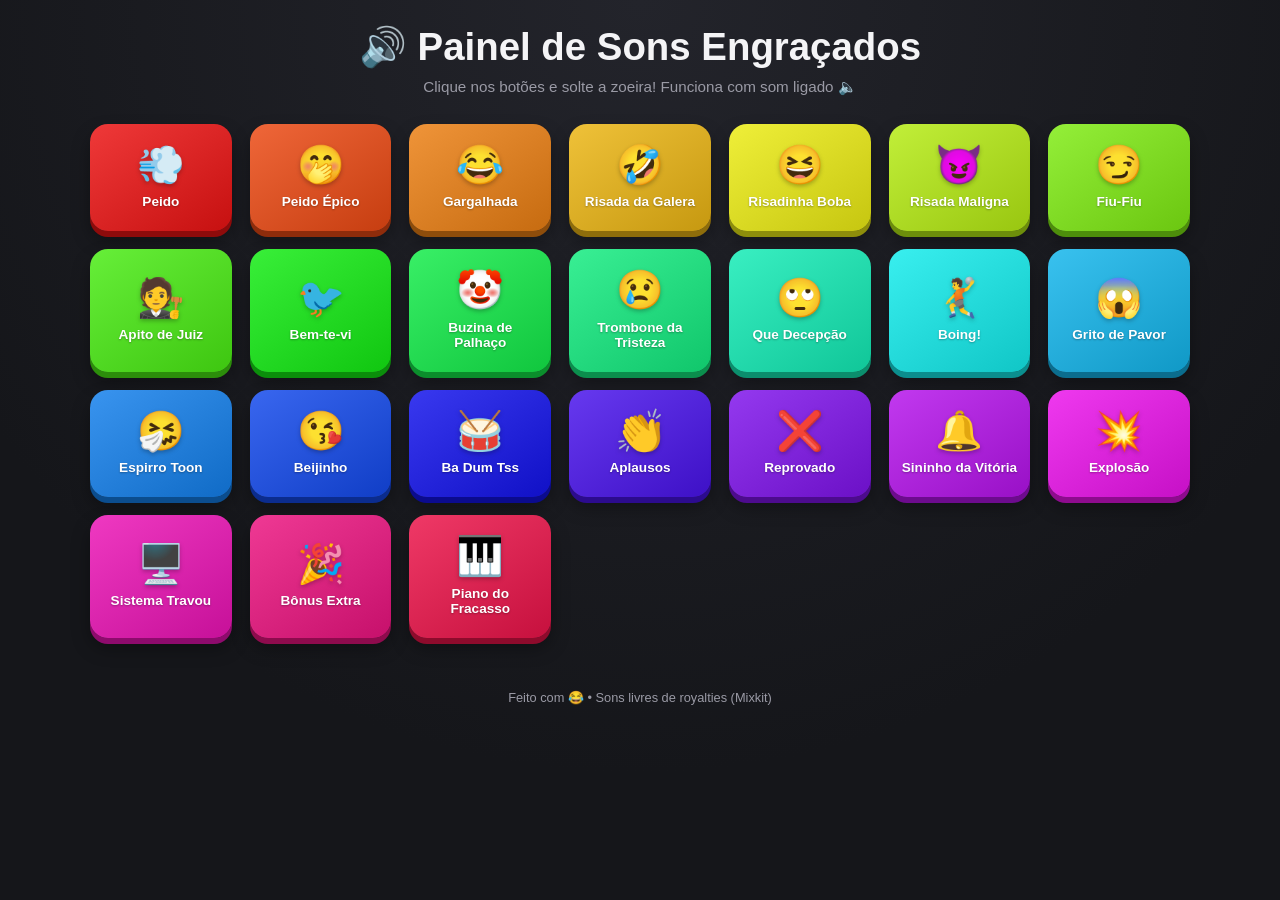
==== sons-engracados/index.html @ a1670025 "Rename SonsEngraçados folder to sons-engracados The macOS filesystem stored the "ç" as a decomposed " ====
<!DOCTYPE html>
<html lang="pt-BR">
<head>
<meta charset="UTF-8">
<meta name="viewport" content="width=device-width, initial-scale=1.0">
<title>Painel de Sons Engraçados 🤣</title>
<link rel="stylesheet" href="style.css">
</head>
<body>
  <header>
    <h1>🔊 Painel de Sons Engraçados</h1>
    <p class="subtitle">Clique nos botões e solte a zoeira! Funciona com som ligado 🔈</p>
  </header>

  <main id="board" class="board"></main>

  <footer>
    <p>Feito com 😂 • Sons livres de royalties (Mixkit)</p>
  </footer>

  <div id="toast" class="toast"></div>

  <script src="sounds-data.js"></script>
  <script src="script.js"></script>
</body>
</html>
---- sons-engracados/style.css ----
:root {
  --bg: #15161a;
  --card-bg: #1f2026;
  --text: #f4f4f6;
  --text-dim: #9a9aa5;
}

* {
  box-sizing: border-box;
}

body {
  margin: 0;
  min-height: 100vh;
  background: radial-gradient(circle at top, #23242b, var(--bg) 70%);
  color: var(--text);
  font-family: "Segoe UI", Roboto, "Helvetica Neue", Arial, sans-serif;
  display: flex;
  flex-direction: column;
  align-items: center;
  padding: 24px 16px 60px;
}

header {
  text-align: center;
  margin-bottom: 28px;
}

h1 {
  font-size: clamp(1.6rem, 4vw, 2.4rem);
  margin: 0 0 8px;
}

.subtitle {
  color: var(--text-dim);
  margin: 0;
  font-size: 0.95rem;
}

.board {
  display: grid;
  grid-template-columns: repeat(auto-fill, minmax(140px, 1fr));
  gap: 18px;
  width: 100%;
  max-width: 1100px;
}

.sound-btn {
  --hue: 0;
  position: relative;
  display: flex;
  flex-direction: column;
  align-items: center;
  justify-content: center;
  gap: 10px;
  padding: 22px 12px;
  border: none;
  border-radius: 18px;
  cursor: pointer;
  color: white;
  background: linear-gradient(145deg,
      hsl(var(--hue), 85%, 58%),
      hsl(var(--hue), 85%, 42%));
  box-shadow:
    0 6px 0 hsl(var(--hue), 85%, 30%),
    0 10px 18px rgba(0, 0, 0, 0.35);
  transition: transform 0.08s ease, box-shadow 0.08s ease;
  -webkit-tap-highlight-color: transparent;
  user-select: none;
}

.sound-btn .emoji {
  font-size: 2.4rem;
  line-height: 1;
  filter: drop-shadow(0 2px 2px rgba(0, 0, 0, 0.25));
}

.sound-btn .label {
  font-size: 0.85rem;
  font-weight: 600;
  text-align: center;
  text-shadow: 0 1px 2px rgba(0, 0, 0, 0.3);
}

.sound-btn:hover {
  transform: translateY(-2px);
}

.sound-btn:active,
.sound-btn.playing {
  transform: translateY(4px);
  box-shadow:
    0 2px 0 hsl(var(--hue), 85%, 30%),
    0 4px 10px rgba(0, 0, 0, 0.35);
}

.sound-btn.playing {
  outline: 3px solid rgba(255, 255, 255, 0.7);
}

footer {
  margin-top: 40px;
  color: var(--text-dim);
  font-size: 0.8rem;
  text-align: center;
}

.toast {
  position: fixed;
  bottom: 24px;
  left: 50%;
  transform: translate(-50%, 20px);
  background: var(--card-bg);
  color: var(--text);
  padding: 10px 18px;
  border-radius: 999px;
  font-size: 0.85rem;
  opacity: 0;
  pointer-events: none;
  transition: opacity 0.25s ease, transform 0.25s ease;
  box-shadow: 0 8px 20px rgba(0, 0, 0, 0.4);
}

.toast.show {
  opacity: 1;
  transform: translate(-50%, 0);
}

@media (max-width: 420px) {
  .board {
    grid-template-columns: repeat(auto-fill, minmax(110px, 1fr));
    gap: 12px;
  }

  .sound-btn {
    padding: 16px 8px;
  }

  .sound-btn .emoji {
    font-size: 2rem;
  }
}
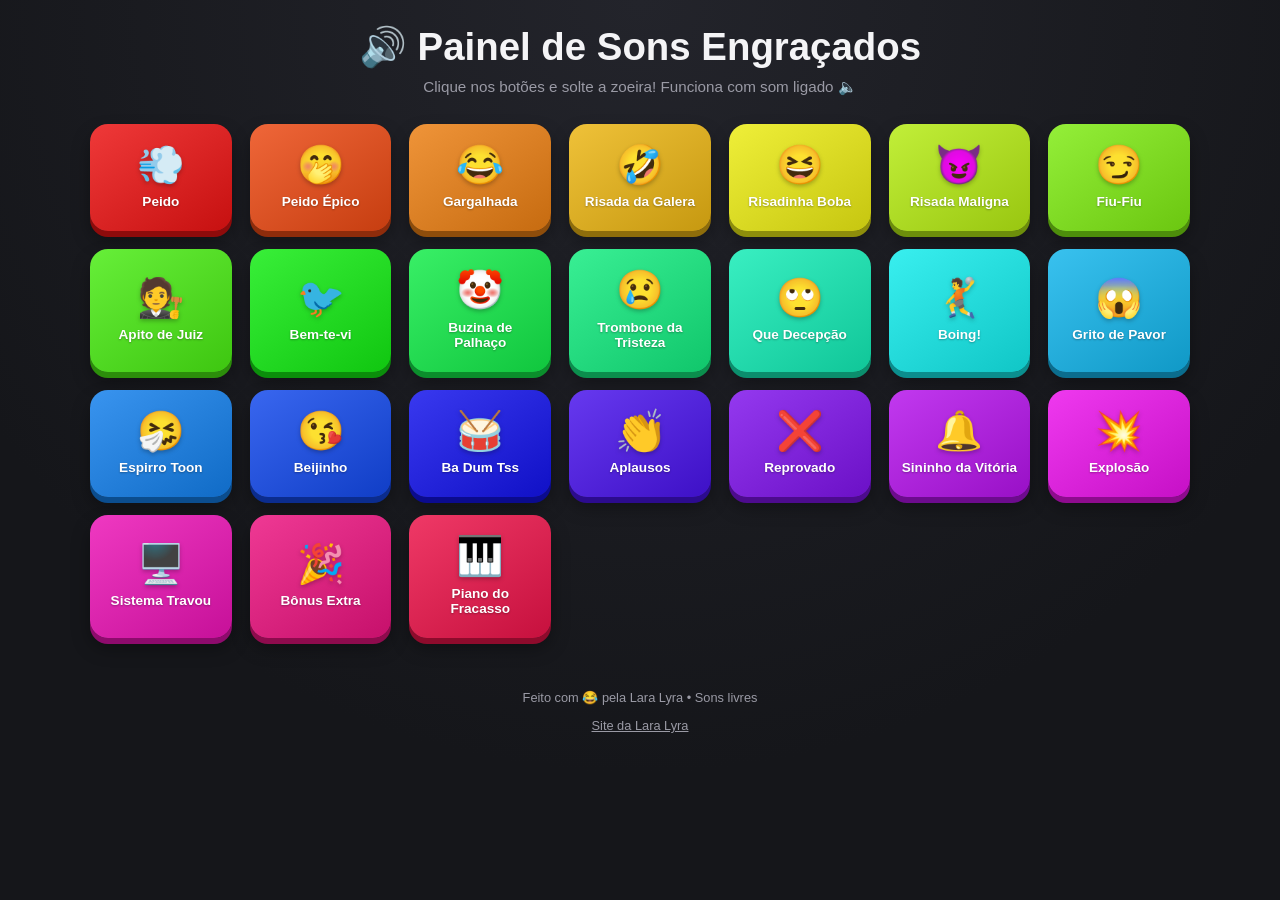
==== commit f52358b0: "Update Sons Engraçados footer credit and link back to the main site Co-Authored-By: Claude Sonnet 5 " ====
--- a/sons-engracados/index.html
+++ b/sons-engracados/index.html
@@ -15,7 +15,8 @@
   <main id="board" class="board"></main>
 
   <footer>
-    <p>Feito com 😂 • Sons livres de royalties (Mixkit)</p>
+    <p>Feito com 😂 pela Lara Lyra • Sons livres</p>
+    <p><a href="../">Site da Lara Lyra</a></p>
   </footer>
 
   <div id="toast" class="toast"></div>
--- a/sons-engracados/style.css
+++ b/sons-engracados/style.css
@@ -105,6 +105,15 @@
   text-align: center;
 }
 
+footer a {
+  color: var(--text-dim);
+  text-decoration: underline;
+}
+
+footer a:hover {
+  color: var(--text);
+}
+
 .toast {
   position: fixed;
   bottom: 24px;
